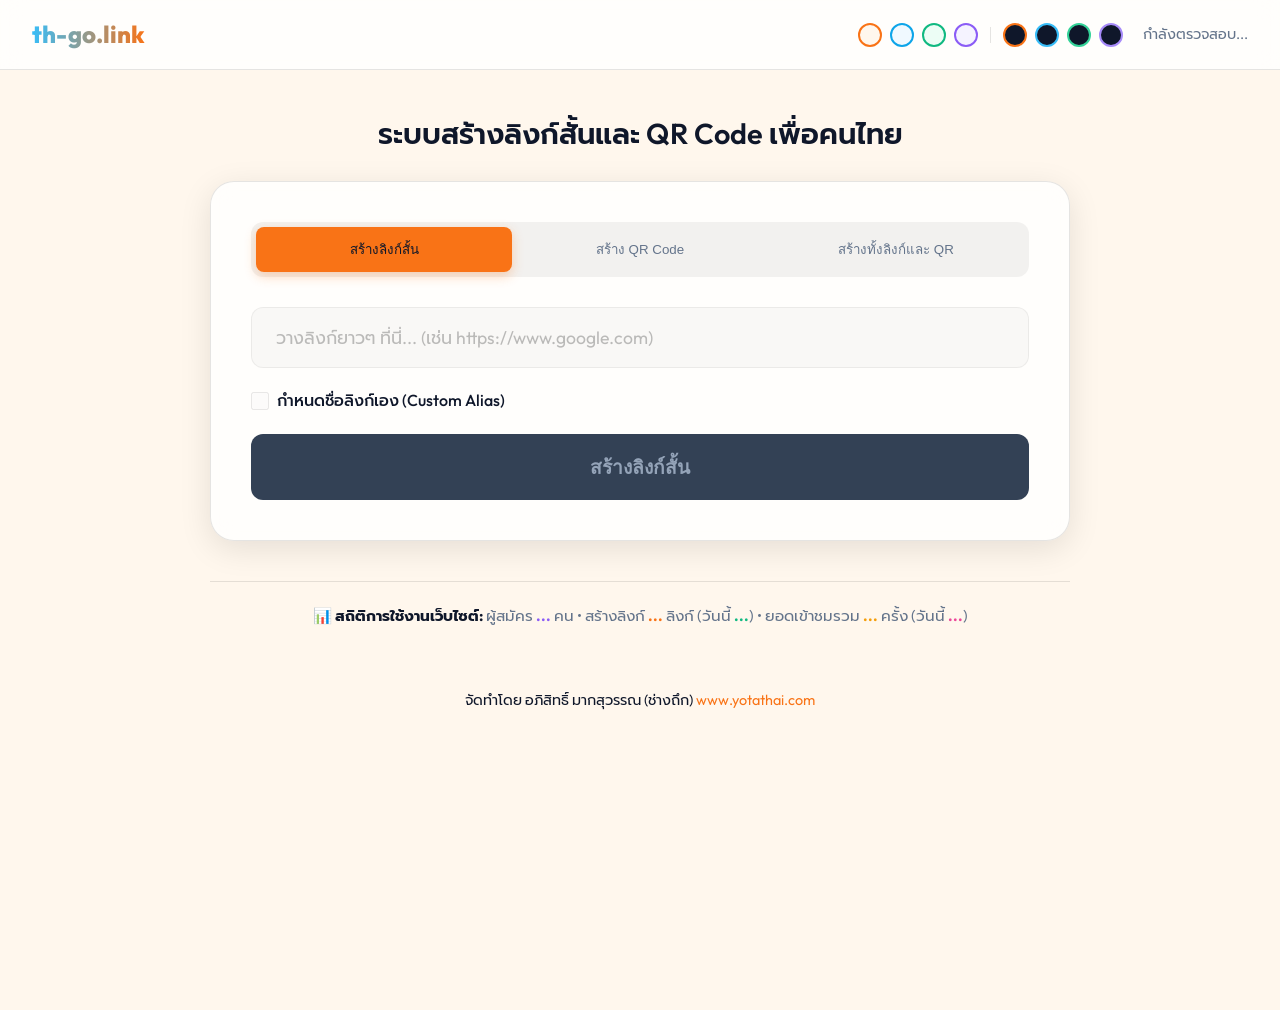
==== index.html @ 17962cd4 "Add Facebook Login" ====
<!DOCTYPE html>
<html lang="th">
<head>
    <meta charset="UTF-8">
    <meta name="viewport" content="width=device-width, initial-scale=1.0">
    <title>th-go.link - ย่อลิงก์ สร้าง QR Code สุดล้ำ</title>
    
    <!-- PWA Meta Tags -->
    <link rel="manifest" href="manifest.json">
    <meta name="theme-color" content="#f97316">
    <link rel="apple-touch-icon" href="icon-192.png">

    <!-- SEO & Meta Tags -->
    <meta name="description" content="ระบบย่อลิงก์และสร้างคิวอาร์โค้ด (QR Code) ที่ใช้งานง่ายที่สุดสำหรับคนไทย ปรับแต่งสีสันได้ มีระบบจัดเก็บประวัติการใช้งาน รองรับทุกแพลตฟอร์ม">
    <meta name="keywords" content="ย่อลิงก์, สร้างคิวอาร์โค้ด, th-go.link, url shortener, qr code generator, ลิงก์สั้น">
    <meta name="author" content="th-go.link">

    <!-- Open Graph / Facebook / Line -->
    <meta property="og:type" content="website">
    <meta property="og:url" content="https://th-go.link/">
    <meta property="og:title" content="th-go.link - ย่อลิงก์ สร้าง QR Code สุดล้ำ">
    <meta property="og:description" content="ระบบย่อลิงก์และสร้างคิวอาร์โค้ด (QR Code) ที่ใช้งานง่ายที่สุดสำหรับคนไทย ปรับแต่งสีสันได้ มีระบบจัดเก็บประวัติการใช้งาน รองรับทุกแพลตฟอร์ม">
    <meta property="og:image" content="https://th-go.link/og-image.jpg">

    <!-- Twitter -->
    <meta property="twitter:card" content="summary_large_image">
    <meta property="twitter:url" content="https://th-go.link/">
    <meta property="twitter:title" content="th-go.link - ย่อลิงก์ สร้าง QR Code สุดล้ำ">
    <meta property="twitter:description" content="ระบบย่อลิงก์และสร้างคิวอาร์โค้ด (QR Code) ที่ใช้งานง่ายที่สุดสำหรับคนไทย ปรับแต่งสีสันได้ มีระบบจัดเก็บประวัติการใช้งาน รองรับทุกแพลตฟอร์ม">
    <meta property="twitter:image" content="https://th-go.link/og-image.jpg">
    
    <!-- Canonical URL (Important for AI & SEO) -->
    <link rel="canonical" href="https://th-go.link/" />

    <!-- Structured Data (JSON-LD) for AI Search Engines -->
    <script type="application/ld+json">
    {
      "@context": "https://schema.org",
      "@type": "SoftwareApplication",
      "name": "th-go.link",
      "operatingSystem": "Any",
      "applicationCategory": "UtilitiesApplication",
      "description": "ระบบย่อลิงก์ (URL Shortener) และสร้างคิวอาร์โค้ด (QR Code Generator) ที่ใช้งานง่ายที่สุดสำหรับคนไทย",
      "offers": {
        "@type": "Offer",
        "price": "0",
        "priceCurrency": "THB"
      },
      "url": "https://th-go.link/"
    }
    </script>

    <!-- Favicon -->
    <link rel="icon" type="image/png" href="icon-192.png">
    
    <!-- Fonts -->
    <link href="https://fonts.googleapis.com/css2?family=Outfit:wght@300;400;500;600;700;800&display=swap" rel="stylesheet">
    <link href="https://fonts.googleapis.com/css2?family=Prompt:wght@300;400;500;600&display=swap" rel="stylesheet">
    <link rel="stylesheet" href="style.css?v=3">
</head>
<body>
    <!-- Navbar -->
    <nav class="navbar">
        <div class="logo">
            <span class="logo-text">th-go.link</span>
        </div>
        
        <div class="nav-right">
            <!-- Theme Color Picker -->
            <div class="theme-picker">
                <button class="theme-circle" data-theme="light-orange" style="background: #fff7ed; border: 2px solid #f97316;" title="สว่าง-ส้ม"></button>
                <button class="theme-circle" data-theme="light-blue" style="background: #f0f9ff; border: 2px solid #0ea5e9;" title="สว่าง-ฟ้า"></button>
                <button class="theme-circle" data-theme="light-green" style="background: #ecfdf5; border: 2px solid #10b981;" title="สว่าง-เขียว"></button>
                <button class="theme-circle" data-theme="light-purple" style="background: #f5f3ff; border: 2px solid #8b5cf6;" title="สว่าง-ม่วง"></button>
                <div style="width: 1px; height: 16px; background: var(--border); margin: 0 4px;"></div>
                <button class="theme-circle" data-theme="dark-orange" style="background: #0f172a; border: 2px solid #f97316;" title="มืด-ส้ม"></button>
                <button class="theme-circle" data-theme="dark-blue" style="background: #0f172a; border: 2px solid #38bdf8;" title="มืด-ฟ้า"></button>
                <button class="theme-circle" data-theme="dark-green" style="background: #0f172a; border: 2px solid #34d399;" title="มืด-เขียว"></button>
                <button class="theme-circle" data-theme="dark-purple" style="background: #0f172a; border: 2px solid #a78bfa;" title="มืด-ม่วง"></button>
            </div>
            
            <!-- Install App Button (Hidden by default, shown via JS if applicable) -->
            <button id="installAppBtn" class="btn-install hidden">
                <svg width="16" height="16" viewBox="0 0 24 24" fill="none" stroke="currentColor" stroke-width="2" stroke-linecap="round" stroke-linejoin="round"><path d="M21 15v4a2 2 0 0 1-2 2H5a2 2 0 0 1-2-2v-4"></path><polyline points="7 10 12 15 17 10"></polyline><line x1="12" y1="15" x2="12" y2="3"></line></svg>
                ติดตั้งแอป
            </button>

            <div class="nav-auth">
                <!-- Loading State -->
                <div id="authLoader" class="nav-loader">กำลังตรวจสอบ...</div>
                
                <!-- Not Logged In -->
                <div id="loginSection" class="hidden">
                    <button id="emailLoginBtn" class="btn-primary" style="padding: 10px 24px; font-size: 0.95rem; border-radius: 8px; font-weight: 500; display: flex; align-items: center; gap: 8px;">
                        เข้าสู่ระบบ <svg width="18" height="18" viewBox="0 0 24 24" fill="none" stroke="currentColor" stroke-width="2" stroke-linecap="round" stroke-linejoin="round"><path d="M15 3h4a2 2 0 0 1 2 2v14a2 2 0 0 1-2 2h-4"/><polyline points="10 17 15 12 10 7"/><line x1="15" y1="12" x2="3" y2="12"/></svg>
                    </button>
                </div>
                
                <!-- Logged In -->
                <div id="userProfile" class="user-profile hidden">
                    <img id="userAvatar" src="" alt="Avatar" class="avatar">
                    <div class="user-info">
                        <span id="userName" class="user-name"></span>
                        <div style="display: flex; gap: 8px;">
                            <a id="adminDashboardBtn" href="admin.html" class="btn-logout hidden" style="text-decoration: none; background: #fee2e2; color: #b91c1c; border-color: #fca5a5; font-weight: 500;">ระบบหลังบ้าน</a>
                            <button id="logoutBtn" class="btn-logout">ออกจากระบบ</button>
                        </div>
                    </div>
                </div>
            </div>
        </div>
    </nav>

    <!-- Main Content -->
    <main class="main-container">
        <!-- Header -->
        <div style="text-align: center; margin-bottom: 25px;">
            <h1 style="font-size: 1.8rem; color: var(--text-main); font-weight: 600; margin: 0;">ระบบสร้างลิงก์สั้นและ QR Code เพื่อคนไทย</h1>
        </div>
        <!-- The Warning (Now elegant overlay on input if not logged in) -->
        <div id="authRequiredBanner" class="glass-banner hidden">
            <div class="banner-icon">🔒</div>
            <div class="banner-text">กรุณาเข้าสู่ระบบด้านบนก่อนใช้งาน เพื่อความปลอดภัยระดับสูงสุด (Production Security)</div>
        </div>

        <!-- Dashboard Card -->
        <div class="dashboard-card">
            <!-- Segmented Control for Modes -->
            <div class="mode-selector">
                <button class="mode-btn active" data-mode="shortlink">สร้างลิงก์สั้น</button>
                <button class="mode-btn" data-mode="qrcode">สร้าง QR Code</button>
                <button class="mode-btn" data-mode="both">สร้างทั้งลิงก์และ QR</button>
            </div>

            <!-- Input Section -->
            <div class="input-group">
                <input type="text" id="longUrl" placeholder="วางลิงก์ยาวๆ ที่นี่... (เช่น https://www.google.com)" disabled>
            </div>

            <!-- Custom Alias -->
            <div class="input-group" id="aliasGroup">
                <label style="display: flex; align-items: center; gap: 8px; cursor: pointer; margin-bottom: 10px; color: var(--text-main);">
                    <input type="checkbox" id="enableCustomAlias" style="width: 18px; height: 18px; cursor: pointer;" disabled>
                    <span style="font-weight: 500;">กำหนดชื่อลิงก์เอง (Custom Alias)</span>
                </label>
                
                <div class="alias-wrapper hidden" id="aliasWrapper" style="display: flex; align-items: center; background: var(--input-bg); border-radius: 8px; border: 1px solid var(--border); overflow: hidden;">
                    <span class="alias-prefix">th-go.link/</span>
                    <input type="text" id="customAlias" placeholder="เช่น my-shop" disabled>
                </div>
                <div id="aliasHelper" class="hidden" style="font-size: 0.8rem; color: var(--text-muted); margin-top: 5px;">
                    *อนุญาตให้ใช้เฉพาะภาษาอังกฤษ ตัวเลข และขีดกลาง (-) ความยาวอย่างน้อย 4 ตัวอักษร
                </div>
            </div>

            <!-- QR Options (Hidden in Shortlink mode) -->
            <div class="qr-options-panel hidden" id="qrOptionsPanel">
                <h3 class="panel-title">ตกแต่ง QR Code</h3>
                <div class="qr-grid">
                    <div class="qr-control">
                        <label>สี QR Code</label>
                        <div class="color-picker-wrapper">
                            <input type="color" id="qrColor" value="#000000" disabled>
                        </div>
                        <div class="color-presets" id="qrColorPresets">
                            <div class="color-swatch" style="background-color: #000000;" data-color="#000000" title="ดำ"></div>
                            <div class="color-swatch" style="background-color: #1e3a8a;" data-color="#1e3a8a" title="น้ำเงินกรมท่า"></div>
                            <div class="color-swatch" style="background-color: #166534;" data-color="#166534" title="เขียวเข้ม"></div>
                            <div class="color-swatch" style="background-color: #991b1b;" data-color="#991b1b" title="แดงเข้ม"></div>
                            <div class="color-swatch" style="background-color: #9a3412;" data-color="#9a3412" title="ส้มอิฐ"></div>
                            <div class="color-swatch recent-swatch hidden" id="recentQrColor" title="สีที่ใช้ล่าสุด"></div>
                        </div>
                    </div>
                    <div class="qr-control">
                        <label>สีพื้นหลัง</label>
                        <div class="color-picker-wrapper">
                            <input type="color" id="qrBgColor" value="#ffffff" disabled>
                        </div>
                        <div class="color-presets" id="qrBgColorPresets">
                            <div class="color-swatch" style="background-color: #ffffff;" data-color="#ffffff" title="ขาว"></div>
                            <div class="color-swatch" style="background-color: #fef3c7;" data-color="#fef3c7" title="เหลืองอ่อน"></div>
                            <div class="color-swatch" style="background-color: #f3f4f6;" data-color="#f3f4f6" title="เทาอ่อน"></div>
                            <div class="color-swatch" style="background-color: #ecfdf5;" data-color="#ecfdf5" title="เขียวอ่อน"></div>
                            <div class="color-swatch" style="background-color: #eff6ff;" data-color="#eff6ff" title="ฟ้าอ่อน"></div>
                            <div class="color-swatch recent-swatch hidden" id="recentQrBgColor" title="สีที่ใช้ล่าสุด"></div>
                        </div>
                    </div>
                    <div class="qr-control file-upload-wrapper">
                        <label>โลโก้ตรงกลาง (ถ้ามี)</label>
                        <input type="file" id="qrLogo" accept="image/*" disabled class="file-input" style="margin-bottom: 8px;">
                        
                        <!-- Saved Logos Gallery -->
                        <div id="savedLogosGallery" class="logo-gallery hidden"></div>
                        
                        <!-- Logo Preview -->
                        <div id="logoPreviewContainer" class="hidden" style="margin-top: 10px; position: relative; display: inline-block;">
                            <img id="logoPreview" src="" alt="Preview" style="max-width: 60px; max-height: 60px; border-radius: 8px; border: 1px solid var(--border); background: white; object-fit: contain;">
                            <button id="removeLogoBtn" title="ยกเลิกการเลือกโลโก้" style="position: absolute; top: -8px; right: -8px; background: #ef4444; color: white; border: none; border-radius: 50%; width: 22px; height: 22px; font-size: 12px; font-weight: bold; cursor: pointer; display: flex; align-items: center; justify-content: center; box-shadow: 0 2px 5px rgba(0,0,0,0.2);">✕</button>
                        </div>
                    </div>
                </div>
                <!-- QR Text Label Option -->
                <div class="input-group" style="margin-top: 15px;">
                    <label style="display: flex; align-items: center; gap: 8px; margin-bottom: 5px; color: var(--text-main); font-weight: 500; cursor: pointer;">
                        <input type="checkbox" id="enableQrTextLabel" style="width: 18px; height: 18px;" disabled>
                        เพิ่มข้อความใต้ QR Code (ตัวเลือกเสริม)
                    </label>
                    <div id="qrTextLabelWrapper" class="hidden">
                        <input type="text" id="qrTextLabel" placeholder="เช่น เลขที่หนังสือ (ไม่เกิน 30 ตัวอักษร)" maxlength="30" disabled style="margin-top: 8px;">
                    </div>
                </div>
            </div>

            <!-- Action Button -->
            <button id="generateBtn" class="btn-generate" disabled>สร้างลิงก์สั้น</button>
        </div>

        <!-- Output Section -->
        <div id="resultContainer" class="result-card hidden">
            <h2 class="result-title">ผลลัพธ์ของคุณพร้อมแล้ว! 🎉</h2>
            <div class="result-grid">
                <!-- Shortlink Result -->
                <div id="shortlinkResult" class="result-item">
                    <h3>ลิงก์ย่อของคุณ</h3>
                    <div class="copy-box">
                        <a href="#" id="finalShortlink" target="_blank" class="shortlink-text"></a>
                        <button id="copyBtn" class="btn-copy">คัดลอก</button>
                    </div>
                </div>
                <!-- QR Result -->
                <div id="qrResult" class="result-item">
                    <h3>QR Code</h3>
                    <div class="qr-canvas-wrapper">
                        <canvas id="qrCanvas"></canvas>
                    </div>
                    <button id="downloadQrBtn" class="btn-download">ดาวน์โหลด QR Code</button>
                </div>
            </div>
        </div>

        <!-- History Section -->
        <section class="history-section hidden" id="historySection">
            <div style="display: flex; justify-content: space-between; align-items: center; margin-bottom: 20px; flex-wrap: wrap; gap: 10px;">
                <h2 class="section-title" style="margin-bottom: 0;">ประวัติการใช้งาน</h2>
                <button id="toggleHistoryBtn" style="background: transparent; border: 1px solid var(--primary); color: var(--primary); padding: 8px 16px; border-radius: 8px; cursor: pointer; font-size: 0.9rem; font-weight: 600; display: inline-flex; align-items: center; gap: 8px; transition: all 0.3s;">
                    <svg width="18" height="18" viewBox="0 0 24 24" fill="none" stroke="currentColor" stroke-width="2" stroke-linecap="round" stroke-linejoin="round"><path d="M12 5v14M5 12h14"/></svg>
                    แสดงประวัติ
                </button>
            </div>
            <div id="historyContentContainer" class="hidden">
                <div class="table-responsive">
                    <table class="history-table">
                    <thead>
                        <tr>
                            <th>ชื่อลิงก์</th>
                            <th>ลิงก์ยาว</th>
                            <th>โหมด</th>
                            <th>คลิก</th>
                            <th>วันที่สร้าง</th>
                            <th>จัดการ</th>
                        </tr>
                    </thead>
                    <tbody id="historyList">
                        <!-- History rows will go here -->
                    </tbody>
                </table>
            </div>
            </div>
        </section>

        <!-- Global Website Stats -->
        <section class="global-stats-section" style="margin-top: 40px; text-align: center; border-top: 1px solid var(--border); padding-top: 20px;">
            <p style="color: var(--text-muted); font-size: 0.95rem; line-height: 1.8; margin: 0;">
                <strong style="color: var(--text-main);">📊 สถิติการใช้งานเว็บไซต์:</strong> 
                ผู้สมัคร <strong id="globalStatTotalUsers" style="color: #8b5cf6;">...</strong> คน • 
                สร้างลิงก์ <strong id="globalStatTotalLinks" style="color: var(--primary);">...</strong> ลิงก์ (วันนี้ <strong id="globalStatTodayLinks" style="color: #10b981;">...</strong>) • 
                ยอดเข้าชมรวม <strong id="globalStatTotalClicks" style="color: #f59e0b;">...</strong> ครั้ง (วันนี้ <strong id="globalStatTodayClicks" style="color: #ec4899;">...</strong>)
            </p>
        </section>
    </main>

    <!-- iOS Install Instructions Modal -->
    <div id="iosInstallModal" class="modal hidden">
        <div class="modal-content" style="max-width: 400px; text-align: center;">
            <h3 style="margin-bottom: 15px; color: var(--text-main);">ติดตั้งแอปลง iPhone/iPad</h3>
            <p style="margin-bottom: 20px; color: var(--text-muted); font-size: 0.95rem;">
                ระบบของ Apple ไม่อนุญาตให้ติดตั้งอัตโนมัติ กรุณาทำตาม 2 ขั้นตอนนี้:
            </p>
            <ol style="text-align: left; margin-bottom: 20px; color: var(--text-main); font-size: 0.95rem; line-height: 1.6;">
                <li>แตะที่ไอคอน <b>แชร์ (Share)</b> <svg style="vertical-align: middle; margin: 0 5px;" width="18" height="18" viewBox="0 0 24 24" fill="none" stroke="currentColor" stroke-width="2" stroke-linecap="round" stroke-linejoin="round"><rect x="3" y="15" width="18" height="6" rx="2" ry="2"></rect><path d="M12 15V3m0 0 4 4m-4-4-4 4"></path></svg> ตรงขอบจอด้านล่าง (หรือมุมขวาบนใน iPad)</li>
                <li style="margin-top: 10px;">เลื่อนลงมาแล้วเลือก <b>"เพิ่มไปยังหน้าจอโฮม" (Add to Home Screen)</b> <svg style="vertical-align: middle; margin: 0 5px;" width="18" height="18" viewBox="0 0 24 24" fill="none" stroke="currentColor" stroke-width="2" stroke-linecap="round" stroke-linejoin="round"><rect x="3" y="3" width="18" height="18" rx="2" ry="2"></rect><line x1="12" y1="8" x2="12" y2="16"></line><line x1="8" y1="12" x2="16" y2="12"></line></svg></li>
            </ol>
            <p style="color: #ef4444; font-size: 0.85rem; margin-bottom: 20px; background: rgba(239, 68, 68, 0.1); padding: 10px; border-radius: 8px;">*หมายเหตุ: ต้องเปิดเว็บนี้ผ่านเบราว์เซอร์ <b>Safari</b> เท่านั้น</p>
            <button id="closeIosModalBtn" class="btn-primary" style="width: 100%;">เข้าใจแล้ว</button>
        </div>
    </div>

    <!-- Email Auth Modal -->
    <div id="emailAuthModal" class="modal hidden">
        <div class="modal-content" style="max-width: 400px; text-align: center;">
            <h3 style="margin-bottom: 25px; color: var(--text-main); font-size: 1.4rem;">เข้าสู่ระบบ / สมัครสมาชิก</h3>
            
            <button id="loginBtn" class="btn-login" style="width: 100%; margin-bottom: 10px; justify-content: center;">
                <span class="btn-text" style="margin-right: 8px;">ดำเนินการต่อด้วย Google</span>
                <img src="https://www.gstatic.com/firebasejs/ui/2.0.0/images/auth/google.svg" alt="Google">
            </button>
            
            <button id="fbLoginBtn" class="btn-login" style="width: 100%; margin-bottom: 20px; justify-content: center; background: #1877F2; color: white; border: none;">
                <span class="btn-text" style="margin-right: 8px;">ดำเนินการต่อด้วย Facebook</span>
                <svg width="18" height="18" viewBox="0 0 24 24" fill="white" stroke="none"><path d="M24 12.073c0-6.627-5.373-12-12-12s-12 5.373-12 12c0 5.99 4.388 10.954 10.125 11.854v-8.385H7.078v-3.469h3.047V9.43c0-3.007 1.792-4.669 4.533-4.669 1.312 0 2.686.235 2.686.235v2.953H15.83c-1.491 0-1.956.925-1.956 1.874v2.25h3.328l-.532 3.469h-2.796v8.385C19.612 23.027 24 18.062 24 12.073z"/></svg>
            </button>
            
            <div style="display: flex; align-items: center; margin-bottom: 20px;">
                <hr style="flex: 1; border: 0; border-top: 1px solid var(--border);">
                <span style="padding: 0 15px; color: var(--text-muted); font-size: 0.85rem;">หรือใช้อีเมล</span>
                <hr style="flex: 1; border: 0; border-top: 1px solid var(--border);">
            </div>

            <div style="text-align: left; margin-bottom: 15px;">
                <label style="display: block; margin-bottom: 5px; color: var(--text-main); font-weight: 500;">อีเมล</label>
                <input type="email" id="authEmail" placeholder="name@company.com" style="width: 100%; padding: 12px; border: 1px solid var(--border); border-radius: 8px; font-family: 'Prompt', sans-serif; font-size: 1rem; background: var(--input-bg); color: var(--text-main);">
            </div>
            <div style="text-align: left; margin-bottom: 20px;">
                <label style="display: block; margin-bottom: 5px; color: var(--text-main); font-weight: 500;">รหัสผ่าน</label>
                <input type="password" id="authPassword" placeholder="อย่างน้อย 6 ตัวอักษร" style="width: 100%; padding: 12px; border: 1px solid var(--border); border-radius: 8px; font-family: 'Prompt', sans-serif; font-size: 1rem; background: var(--input-bg); color: var(--text-main);">
            </div>
            <div style="display: flex; gap: 10px;">
                <button id="submitLoginBtn" class="btn-primary" style="flex: 1;">เข้าสู่ระบบ</button>
                <button id="submitRegisterBtn" class="btn-primary" style="flex: 1; background: #10b981; border-color: #10b981;">สมัครใหม่</button>
            </div>
            <button id="closeEmailAuthModal" style="margin-top: 15px; background: transparent; border: none; color: var(--text-muted); cursor: pointer; text-decoration: underline; font-family: 'Prompt', sans-serif;">ปิดหน้าต่าง</button>
        </div>
    </div>

    <!-- Footer -->
    <footer style="text-align: center; padding: 20px; color: var(--text-light); font-size: 0.9rem; margin-top: 20px;">
        จัดทำโดย อภิสิทธิ์ มากสุวรรณ (ช่างถึก) <a href="https://www.yotathai.com" target="_blank" style="color: var(--primary); text-decoration: none;">www.yotathai.com</a>
    </footer>

    <!-- Scripts -->
    <script src="https://cdn.jsdelivr.net/npm/qrcode/build/qrcode.min.js"></script>
    <script type="module" src="script.js?v=5"></script>
    
    <!-- Register Service Worker for PWA -->
    <script>
      if ('serviceWorker' in navigator) {
        window.addEventListener('load', () => {
          navigator.serviceWorker.register('/sw.js')
            .then(registration => {
              console.log('ServiceWorker registration successful');
            })
            .catch(err => {
              console.log('ServiceWorker registration failed: ', err);
            });
        });
      }
    </script>
</body>
</html>
---- style.css ----
:root {
    --primary: #f97316;
    --primary-dark: #ea580c;
    --primary-light: #fdba74;
    --bg-color: #fff7ed;
    --card-bg: rgba(255, 255, 255, 0.8);
    --text-main: #0f172a;
    --text-muted: #64748b;
    --border: rgba(0, 0, 0, 0.1);
    --input-bg: rgba(0, 0, 0, 0.05);
    --glass-shadow: 0 8px 32px 0 rgba(0, 0, 0, 0.1);
    --glass-blur: blur(12px);
    --nav-height: 70px;
}

[data-theme="light-orange"] { --primary: #f97316; --primary-dark: #ea580c; --bg-color: #fff7ed; --card-bg: rgba(255,255,255,0.9); --text-main: #0f172a; --text-muted: #64748b; --border: rgba(0,0,0,0.1); --input-bg: rgba(0,0,0,0.05); --glass-shadow: 0 8px 32px 0 rgba(0,0,0,0.1); }
[data-theme="light-blue"] { --primary: #0ea5e9; --primary-dark: #0284c7; --bg-color: #f0f9ff; --card-bg: rgba(255,255,255,0.9); --text-main: #0f172a; --text-muted: #64748b; --border: rgba(0,0,0,0.1); --input-bg: rgba(0,0,0,0.05); --glass-shadow: 0 8px 32px 0 rgba(0,0,0,0.1); }
[data-theme="light-green"] { --primary: #10b981; --primary-dark: #059669; --bg-color: #ecfdf5; --card-bg: rgba(255,255,255,0.9); --text-main: #0f172a; --text-muted: #64748b; --border: rgba(0,0,0,0.1); --input-bg: rgba(0,0,0,0.05); --glass-shadow: 0 8px 32px 0 rgba(0,0,0,0.1); }
[data-theme="light-purple"] { --primary: #8b5cf6; --primary-dark: #7c3aed; --bg-color: #f5f3ff; --card-bg: rgba(255,255,255,0.9); --text-main: #0f172a; --text-muted: #64748b; --border: rgba(0,0,0,0.1); --input-bg: rgba(0,0,0,0.05); --glass-shadow: 0 8px 32px 0 rgba(0,0,0,0.1); }

[data-theme="dark-orange"] { --primary: #f97316; --primary-dark: #ea580c; --bg-color: #0f172a; --card-bg: rgba(30,41,59,0.8); --text-main: #f8fafc; --text-muted: #94a3b8; --border: rgba(255,255,255,0.1); --input-bg: rgba(0,0,0,0.2); --glass-shadow: 0 8px 32px 0 rgba(0,0,0,0.37); }
[data-theme="dark-blue"] { --primary: #38bdf8; --primary-dark: #0ea5e9; --bg-color: #0f172a; --card-bg: rgba(30,41,59,0.8); --text-main: #f8fafc; --text-muted: #94a3b8; --border: rgba(255,255,255,0.1); --input-bg: rgba(0,0,0,0.2); --glass-shadow: 0 8px 32px 0 rgba(0,0,0,0.37); }
[data-theme="dark-green"] { --primary: #34d399; --primary-dark: #10b981; --bg-color: #0f172a; --card-bg: rgba(30,41,59,0.8); --text-main: #f8fafc; --text-muted: #94a3b8; --border: rgba(255,255,255,0.1); --input-bg: rgba(0,0,0,0.2); --glass-shadow: 0 8px 32px 0 rgba(0,0,0,0.37); }
[data-theme="dark-purple"] { --primary: #a78bfa; --primary-dark: #8b5cf6; --bg-color: #0f172a; --card-bg: rgba(30,41,59,0.8); --text-main: #f8fafc; --text-muted: #94a3b8; --border: rgba(255,255,255,0.1); --input-bg: rgba(0,0,0,0.2); --glass-shadow: 0 8px 32px 0 rgba(0,0,0,0.37); }

.theme-circle {
    width: 24px;
    height: 24px;
    border-radius: 50%;
    cursor: pointer;
    transition: transform 0.2s, box-shadow 0.2s;
}
.theme-circle:hover {
    transform: scale(1.2);
    box-shadow: 0 0 8px rgba(0,0,0,0.2);
}


* {
    box-sizing: border-box;
    margin: 0;
    padding: 0;
}

body {
    font-family: 'Outfit', 'Prompt', sans-serif;
    background-color: var(--bg-color);
    color: var(--text-main);
    line-height: 1.6;
    min-height: 100vh;
    overflow-x: hidden;
}

/* Typography */
h1, h2, h3 {
    font-weight: 600;
}

/* Navbar */
.navbar {
    position: fixed;
    top: 0;
    left: 0;
    width: 100%;
    height: var(--nav-height);
    background: var(--card-bg);
    backdrop-filter: var(--glass-blur);
    -webkit-backdrop-filter: var(--glass-blur);
    border-bottom: 1px solid var(--border);
    display: flex;
    justify-content: space-between;
    align-items: center;
    padding: 0 2rem;
    z-index: 1000;
}

.logo-text {
    font-size: 1.5rem;
    font-weight: 800;
    background: linear-gradient(90deg, #38bdf8, var(--primary));
    -webkit-background-clip: text;
    -webkit-text-fill-color: transparent;
}

.nav-right {
    display: flex;
    align-items: center;
    gap: 20px;
}

.theme-picker {
    display: flex;
    align-items: center;
    gap: 8px;
}

/* Auth Section */
.nav-auth {
    display: flex;
    align-items: center;
}

.nav-loader {
    color: var(--text-muted);
    font-size: 0.9rem;
}

.btn-login {
    display: flex;
    align-items: center;
    gap: 8px;
    background: white;
    color: #333;
    border: none;
    padding: 8px 16px;
    border-radius: 50px;
    font-weight: 600;
    cursor: pointer;
    transition: transform 0.2s, box-shadow 0.2s;
}

.btn-login img {
    width: 20px;
    height: 20px;
}

.btn-login:hover {
    transform: translateY(-2px);
    box-shadow: 0 4px 12px rgba(255, 255, 255, 0.2);
}

.user-profile {
    display: flex;
    align-items: center;
    gap: 12px;
}

.avatar {
    width: 40px;
    height: 40px;
    border-radius: 50%;
    border: 2px solid var(--primary);
}

.user-info {
    display: flex;
    flex-direction: column;
}

.user-name {
    font-size: 0.9rem;
    font-weight: 600;
}

.btn-logout {
    background: transparent;
    border: none;
    color: var(--text-muted);
    font-size: 0.8rem;
    text-align: left;
    cursor: pointer;
    transition: color 0.2s;
}

.btn-logout:hover {
    color: #ef4444;
}

/* Main Container */
.main-container {
    max-width: 900px;
    margin: calc(var(--nav-height) + 40px) auto 40px;
    padding: 0 20px;
    position: relative;
    z-index: 10;
}

/* Glass Banner (Security Warning) */
.glass-banner {
    background: rgba(239, 68, 68, 0.1);
    border: 1px solid rgba(239, 68, 68, 0.2);
    backdrop-filter: var(--glass-blur);
    -webkit-backdrop-filter: var(--glass-blur);
    padding: 15px 20px;
    border-radius: 12px;
    display: flex;
    align-items: center;
    gap: 15px;
    margin-bottom: 20px;
    animation: pulseBorder 2s infinite;
}

.banner-icon {
    font-size: 1.5rem;
}

.banner-text {
    font-size: 0.95rem;
    color: var(--text-main);
}

/* Dashboard Card */
.dashboard-card {
    background: var(--card-bg);
    backdrop-filter: var(--glass-blur);
    -webkit-backdrop-filter: var(--glass-blur);
    border: 1px solid var(--border);
    border-radius: 24px;
    padding: 40px;
    box-shadow: var(--glass-shadow);
    margin-bottom: 30px;
}

/* Segmented Controls */
.mode-selector {
    display: flex;
    background: var(--input-bg);
    border-radius: 12px;
    padding: 5px;
    margin-bottom: 30px;
}

.mode-btn {
    flex: 1;
    background: transparent;
    border: none;
    color: var(--text-muted);
    padding: 12px;
    border-radius: 8px;
    font-weight: 500;
    cursor: pointer;
    transition: all 0.3s ease;
}

.mode-btn:hover:not(:disabled) {
    color: var(--text-main);
}

.mode-btn.active {
    background: var(--primary);
    color: var(--text-main);
    box-shadow: 0 4px 12px rgba(249, 115, 22, 0.3);
}

.mode-btn:disabled {
    opacity: 0.5;
    cursor: not-allowed;
}

/* Inputs */
.input-group {
    margin-bottom: 20px;
}

input[type="url"],
input[type="text"] {
    width: 100%;
    padding: 18px 24px;
    background: var(--input-bg);
    border: 1px solid var(--border);
    border-radius: 12px;
    color: var(--text-main);
    font-size: 1.1rem;
    font-family: inherit;
    transition: all 0.3s ease;
}

input:focus {
    outline: none;
    border-color: var(--primary);
    box-shadow: 0 0 0 4px rgba(249, 115, 22, 0.1);
}

input:disabled {
    opacity: 0.5;
    cursor: not-allowed;
}

/* Alias Wrapper */
.alias-wrapper {
    display: flex;
    align-items: center;
    background: var(--input-bg);
    border: 1px solid var(--border);
    border-radius: 12px;
    overflow: hidden;
    transition: all 0.3s ease;
}

.alias-wrapper:focus-within {
    border-color: var(--primary);
    box-shadow: 0 0 0 4px rgba(249, 115, 22, 0.1);
}

.alias-prefix {
    padding: 18px 0 18px 24px;
    color: var(--text-muted);
    font-size: 1.1rem;
    white-space: nowrap;
    flex-shrink: 0;
}

.alias-wrapper input {
    background: transparent;
    border: none;
    border-radius: 0;
}
.alias-wrapper input:focus {
    box-shadow: none;
}

/* QR Options Panel */
.qr-options-panel {
    background: var(--input-bg);
    border-radius: 16px;
    padding: 24px;
    margin-bottom: 30px;
    border: 1px solid rgba(255, 255, 255, 0.05);
}

.panel-title {
    font-size: 1rem;
    color: var(--text-muted);
    margin-bottom: 15px;
    text-transform: uppercase;
    letter-spacing: 1px;
}

.qr-grid {
    display: grid;
    grid-template-columns: repeat(auto-fit, minmax(150px, 1fr));
    gap: 20px;
}

.qr-control label {
    display: block;
    font-size: 0.9rem;
    margin-bottom: 8px;
    color: var(--text-muted);
}

.color-picker-wrapper {
    position: relative;
    width: 100%;
    height: 45px;
    border-radius: 8px;
    overflow: hidden;
    border: 1px solid var(--border);
}

input[type="color"] {
    position: absolute;
    top: -10px;
    left: -10px;
    width: calc(100% + 20px);
    height: calc(100% + 20px);
    cursor: pointer;
    border: none;
}

.file-input {
    width: 100%;
    padding: 10px;
    font-size: 0.8rem;
    background: transparent;
    border: 1px dashed var(--border);
    border-radius: 8px;
    cursor: pointer;
}

/* Generate Button */
.btn-generate {
    width: 100%;
    padding: 18px;
    background: linear-gradient(135deg, var(--primary), var(--primary-dark));
    color: var(--text-main);
    border: none;
    border-radius: 12px;
    font-size: 1.2rem;
    font-weight: 600;
    cursor: pointer;
    transition: all 0.3s ease;
}

.btn-generate:hover:not(:disabled) {
    transform: translateY(-2px);
    box-shadow: 0 8px 24px rgba(249, 115, 22, 0.4);
}

.btn-generate:disabled {
    background: #334155;
    color: #94a3b8;
    cursor: not-allowed;
}

/* Result Section */
.result-card {
    background: var(--card-bg);
    border: 1px solid var(--primary-light);
    border-radius: 24px;
    padding: 40px;
    margin-bottom: 30px;
    box-shadow: 0 0 30px rgba(249, 115, 22, 0.15);
    animation: slideUp 0.5s ease;
}

.result-title {
    text-align: center;
    color: var(--primary-light);
    margin-bottom: 30px;
}

.result-grid {
    display: flex;
    flex-wrap: wrap;
    justify-content: center;
    gap: 30px;
}

@media(min-width: 768px) {
    /* Removed grid-template-columns as we now use flex */
}

.result-item {
    flex: 1 1 300px;
    max-width: 500px;
    background: var(--input-bg);
    padding: 24px;
    border-radius: 16px;
    text-align: center;
}

.result-item h3 {
    margin-bottom: 15px;
    color: var(--text-muted);
}

.copy-box {
    display: flex;
    flex-direction: column;
    gap: 10px;
}

.shortlink-text {
    font-size: 1.25rem;
    font-weight: 700;
    color: var(--primary);
    text-decoration: none;
    word-break: break-all;
    padding: 15px;
    background: rgba(249, 115, 22, 0.1);
    border: 2px dashed var(--primary);
    border-radius: 8px;
    transition: all 0.3s;
}

.shortlink-text:hover {
    background: rgba(249, 115, 22, 0.2);
}

.btn-copy, .btn-download {
    padding: 12px;
    background: white;
    color: black;
    border: none;
    border-radius: 8px;
    font-weight: 600;
    cursor: pointer;
    transition: background 0.3s;
}

.btn-copy:hover, .btn-download:hover {
    background: #e2e8f0;
}

.qr-canvas-wrapper {
    background: white;
    padding: 20px;
    border-radius: 16px;
    display: inline-block;
    margin-bottom: 15px;
}

/* History Section */
.history-section {
    background: var(--card-bg);
    backdrop-filter: var(--glass-blur);
    -webkit-backdrop-filter: var(--glass-blur);
    border: 1px solid var(--border);
    border-radius: 24px;
    padding: 40px;
    box-shadow: var(--glass-shadow);
}

.table-responsive {
    overflow-x: auto;
}

.history-table {
    width: 100%;
    border-collapse: collapse;
    margin-top: 20px;
}

.history-table th, .history-table td {
    padding: 16px;
    text-align: left;
    border-bottom: 1px solid var(--border);
}

.history-table th {
    color: var(--text-muted);
    font-weight: 500;
    text-transform: uppercase;
    font-size: 0.85rem;
    letter-spacing: 1px;
}

.history-table tr:hover td {
    background: rgba(255, 255, 255, 0.02);
}

.history-table a {
    color: #38bdf8;
    text-decoration: none;
}

.history-table a:hover {
    text-decoration: underline;
}

.badge {
    padding: 4px 8px;
    border-radius: 4px;
    font-size: 0.75rem;
    font-weight: 600;
}

.badge-both { background: rgba(249, 115, 22, 0.2); color: #fdba74; }
.badge-shortlink { background: rgba(56, 189, 248, 0.2); color: #7dd3fc; }
.badge-qrcode { background: rgba(167, 139, 250, 0.2); color: #c4b5fd; }

/* Utilities & Animations */
.hidden {
    display: none !important;
}

@keyframes pulseBorder {
    0% { box-shadow: 0 0 0 0 rgba(239, 68, 68, 0.4); }
    70% { box-shadow: 0 0 0 10px rgba(239, 68, 68, 0); }
    100% { box-shadow: 0 0 0 0 rgba(239, 68, 68, 0); }
}

@keyframes fadeInUp {
    from { opacity: 0; transform: translateY(20px); }
    to { opacity: 1; transform: translateY(0); }
}

@keyframes slideUp {
    from { opacity: 0; transform: translateY(40px); }
    to { opacity: 1; transform: translateY(0); }
}

/* =========================================
   Responsive Design (Tablets & Mobile)
   ========================================= */

@media (max-width: 992px) {
    .main-container {
        max-width: 95%;
    }
}

@media (max-width: 768px) {
    .navbar {
        flex-wrap: wrap;
        padding: 10px 1rem;
        height: auto;
        min-height: var(--nav-height);
        gap: 10px;
    }
    
    .logo-text {
        font-size: 1.2rem;
    }
    
    .nav-right {
        display: contents;
    }

    .nav-auth {
        order: 2;
    }

    .theme-picker {
        order: 3;
        width: 100%;
        justify-content: center;
        overflow-x: auto;
        padding-bottom: 5px;
    }
    
    .theme-selector {
        display: flex;
        flex-wrap: wrap;
        gap: 4px !important;
        justify-content: center;
    }

    .user-profile {
        gap: 8px;
    }
    
    .user-name {
        display: none; /* Hide name to save space */
    }
    
    .btn-logout {
        text-align: right;
    }
    
    .main-container {
        margin-top: 130px; /* Increase margin since navbar is now taller on mobile */
    }
    
    .dashboard-card {
        padding: 20px;
    }
    
    .mode-selector {
        flex-direction: column;
    }
    
    .alias-wrapper {
        flex-direction: column;
        align-items: stretch;
    }
    
    .alias-prefix {
        padding: 12px;
        font-size: 1rem;
        background: rgba(0,0,0,0.02);
        border-bottom: 1px solid var(--border);
        text-align: center;
    }
    
    .alias-wrapper input {
        padding: 12px;
        text-align: center;
    }
    
    input[type="url"],
    input[type="text"] {
        padding: 12px 16px;
        font-size: 1rem;
    }
    
    .qr-options-panel {
        padding: 15px;
    }
    
    .qr-grid {
        grid-template-columns: 1fr;
    }
    
    .btn-generate {
        padding: 15px;
        font-size: 1.1rem;
    }
    
    .result-card {
        padding: 20px;
    }
    
    .history-section {
        padding: 20px;
    }
    
    .history-table th, .history-table td {
        padding: 10px 8px;
        font-size: 0.8rem;
    }
    
    .badge {
        font-size: 0.7rem;
        padding: 3px 6px;
    }
    
    /* Make table scrollable but hide some columns if too narrow? 
       Using table-responsive allows scrolling which is good. */
}

@media (max-width: 480px) {
    .btn-login {
        padding: 8px 12px;
        font-size: 0.85rem;
    }
    
    .btn-login img {
        width: 16px;
        height: 16px;
    }
}


/* Logo Gallery */
.logo-gallery {
    display: flex;
    flex-wrap: wrap;
    gap: 10px;
    margin-top: 10px;
    margin-bottom: 10px;
}
.logo-thumbnail-wrapper {
    position: relative;
    display: inline-block;
}
.logo-thumbnail {
    width: 50px;
    height: 50px;
    object-fit: contain;
    border-radius: 8px;
    border: 2px solid transparent;
    background: white;
    cursor: pointer;
    box-shadow: 0 1px 3px rgba(0,0,0,0.1);
    transition: all 0.2s;
}
.logo-thumbnail:hover {
    transform: scale(1.05);
}
.logo-thumbnail.selected {
    border-color: var(--primary);
    box-shadow: 0 0 0 2px rgba(249, 115, 22, 0.2);
}
.logo-delete-btn {
    position: absolute;
    top: -6px;
    right: -6px;
    background: #ef4444;
    color: white;
    border: none;
    border-radius: 50%;
    width: 18px;
    height: 18px;
    font-size: 10px;
    font-weight: bold;
    cursor: pointer;
    display: flex;
    align-items: center;
    justify-content: center;
    box-shadow: 0 1px 3px rgba(0,0,0,0.2);
    opacity: 0;
    transition: opacity 0.2s;
}
.logo-thumbnail-wrapper:hover .logo-delete-btn {
    opacity: 1;
}

/* PWA Install Button */
.btn-install {
    display: flex;
    align-items: center;
    gap: 8px;
    background: var(--primary);
    color: white;
    border: none;
    padding: 8px 16px;
    border-radius: 8px;
    font-size: 0.9rem;
    font-weight: 600;
    cursor: pointer;
    box-shadow: 0 4px 12px rgba(249, 115, 22, 0.3);
    transition: all 0.3s;
    margin-left: 15px;
}
.btn-install:hover {
    background: var(--primary-dark);
    transform: translateY(-2px);
}

/* Modal Styling */
.modal {
    position: fixed;
    top: 0; left: 0; right: 0; bottom: 0;
    background: rgba(0,0,0,0.6);
    backdrop-filter: blur(5px);
    display: flex;
    align-items: center;
    justify-content: center;
    z-index: 9999;
    padding: 20px;
    opacity: 1;
    transition: opacity 0.3s ease;
}
.modal.hidden {
    display: none;
    opacity: 0;
}
.modal-content {
    background: var(--card-bg);
    border: 1px solid var(--border);
    padding: 30px;
    border-radius: 20px;
    box-shadow: var(--glass-shadow);
    max-width: 500px;
    width: 100%;
}

/* Color Presets */
.color-presets {
    display: flex;
    gap: 8px;
    margin-top: 10px;
    align-items: center;
}
.color-swatch {
    width: 24px;
    height: 24px;
    border-radius: 50%;
    cursor: pointer;
    border: 2px solid rgba(0,0,0,0.1);
    box-shadow: 0 1px 3px rgba(0,0,0,0.2);
    transition: transform 0.2s, border-color 0.2s;
}
[data-theme^="dark"] .color-swatch {
    border: 2px solid rgba(255,255,255,0.2);
}
.color-swatch:hover {
    transform: scale(1.15);
}
.color-swatch.active {
    border-color: var(--primary) !important;
    transform: scale(1.1);
}
.recent-swatch {
    border-style: dashed !important;
    position: relative;
    margin-left: 8px;
}
.recent-swatch::before {
    content: '';
    position: absolute;
    left: -8px;
    top: 50%;
    transform: translateY(-50%);
    width: 1px;
    height: 16px;
    background: var(--border);
}
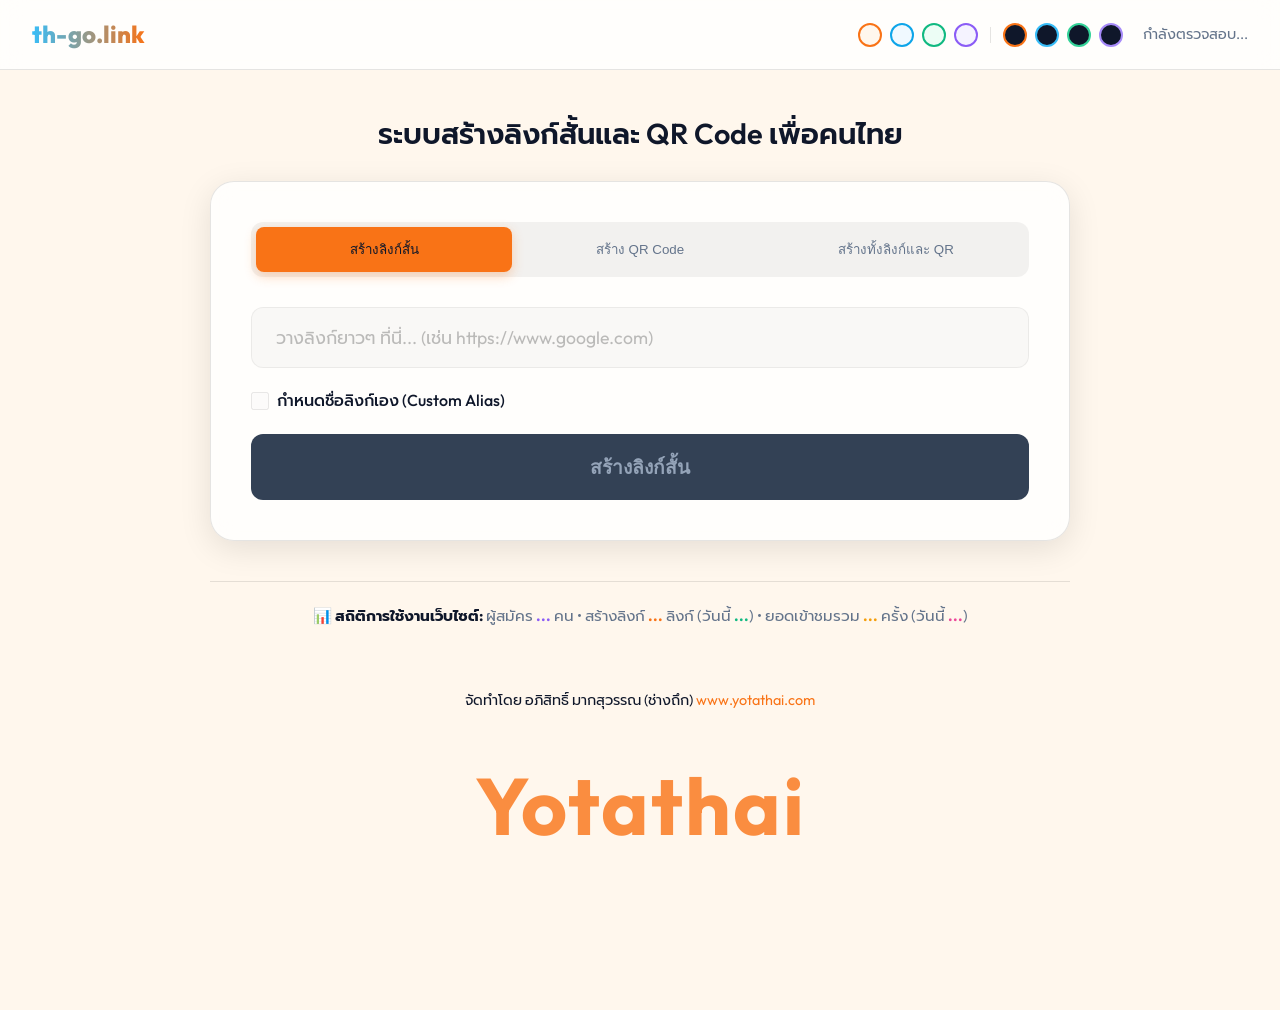
==== commit c8968c5a: "Add large Yotathai text at footer for verification" ====
--- a/index.html
+++ b/index.html
@@ -103,6 +103,8 @@
                         <span id="userName" class="user-name"></span>
                         <div style="display: flex; gap: 8px;">
                             <a id="adminDashboardBtn" href="admin.html" class="btn-logout hidden" style="text-decoration: none; background: #fee2e2; color: #b91c1c; border-color: #fca5a5; font-weight: 500;">ระบบหลังบ้าน</a>
+                            <button id="deleteAllLinksBtn" class="btn-logout" style="background: #fffbeb; color: #d97706; border-color: #fcd34d;">ลบลิงก์ทั้งหมด</button>
+                            <button id="deleteAccountBtn" class="btn-logout" style="background: #fef2f2; color: #dc2626; border-color: #fca5a5;">ลบบัญชี</button>
                             <button id="logoutBtn" class="btn-logout">ออกจากระบบ</button>
                         </div>
                     </div>
@@ -300,34 +302,11 @@
         <div class="modal-content" style="max-width: 400px; text-align: center;">
             <h3 style="margin-bottom: 25px; color: var(--text-main); font-size: 1.4rem;">เข้าสู่ระบบ / สมัครสมาชิก</h3>
             
-            <button id="loginBtn" class="btn-login" style="width: 100%; margin-bottom: 10px; justify-content: center;">
+            <button id="loginBtn" class="btn-login" style="width: 100%; margin-bottom: 20px; justify-content: center;">
                 <span class="btn-text" style="margin-right: 8px;">ดำเนินการต่อด้วย Google</span>
                 <img src="https://www.gstatic.com/firebasejs/ui/2.0.0/images/auth/google.svg" alt="Google">
             </button>
             
-            <button id="fbLoginBtn" class="btn-login" style="width: 100%; margin-bottom: 20px; justify-content: center; background: #1877F2; color: white; border: none;">
-                <span class="btn-text" style="margin-right: 8px;">ดำเนินการต่อด้วย Facebook</span>
-                <svg width="18" height="18" viewBox="0 0 24 24" fill="white" stroke="none"><path d="M24 12.073c0-6.627-5.373-12-12-12s-12 5.373-12 12c0 5.99 4.388 10.954 10.125 11.854v-8.385H7.078v-3.469h3.047V9.43c0-3.007 1.792-4.669 4.533-4.669 1.312 0 2.686.235 2.686.235v2.953H15.83c-1.491 0-1.956.925-1.956 1.874v2.25h3.328l-.532 3.469h-2.796v8.385C19.612 23.027 24 18.062 24 12.073z"/></svg>
-            </button>
-            
-            <div style="display: flex; align-items: center; margin-bottom: 20px;">
-                <hr style="flex: 1; border: 0; border-top: 1px solid var(--border);">
-                <span style="padding: 0 15px; color: var(--text-muted); font-size: 0.85rem;">หรือใช้อีเมล</span>
-                <hr style="flex: 1; border: 0; border-top: 1px solid var(--border);">
-            </div>
-
-            <div style="text-align: left; margin-bottom: 15px;">
-                <label style="display: block; margin-bottom: 5px; color: var(--text-main); font-weight: 500;">อีเมล</label>
-                <input type="email" id="authEmail" placeholder="name@company.com" style="width: 100%; padding: 12px; border: 1px solid var(--border); border-radius: 8px; font-family: 'Prompt', sans-serif; font-size: 1rem; background: var(--input-bg); color: var(--text-main);">
-            </div>
-            <div style="text-align: left; margin-bottom: 20px;">
-                <label style="display: block; margin-bottom: 5px; color: var(--text-main); font-weight: 500;">รหัสผ่าน</label>
-                <input type="password" id="authPassword" placeholder="อย่างน้อย 6 ตัวอักษร" style="width: 100%; padding: 12px; border: 1px solid var(--border); border-radius: 8px; font-family: 'Prompt', sans-serif; font-size: 1rem; background: var(--input-bg); color: var(--text-main);">
-            </div>
-            <div style="display: flex; gap: 10px;">
-                <button id="submitLoginBtn" class="btn-primary" style="flex: 1;">เข้าสู่ระบบ</button>
-                <button id="submitRegisterBtn" class="btn-primary" style="flex: 1; background: #10b981; border-color: #10b981;">สมัครใหม่</button>
-            </div>
             <button id="closeEmailAuthModal" style="margin-top: 15px; background: transparent; border: none; color: var(--text-muted); cursor: pointer; text-decoration: underline; font-family: 'Prompt', sans-serif;">ปิดหน้าต่าง</button>
         </div>
     </div>
@@ -335,6 +314,9 @@
     <!-- Footer -->
     <footer style="text-align: center; padding: 20px; color: var(--text-light); font-size: 0.9rem; margin-top: 20px;">
         จัดทำโดย อภิสิทธิ์ มากสุวรรณ (ช่างถึก) <a href="https://www.yotathai.com" target="_blank" style="color: var(--primary); text-decoration: none;">www.yotathai.com</a>
+        <div style="font-size: 5rem; font-weight: bold; color: var(--primary); margin-top: 30px; opacity: 0.8; letter-spacing: 2px;">
+            Yotathai
+        </div>
     </footer>
 
     <!-- Scripts -->
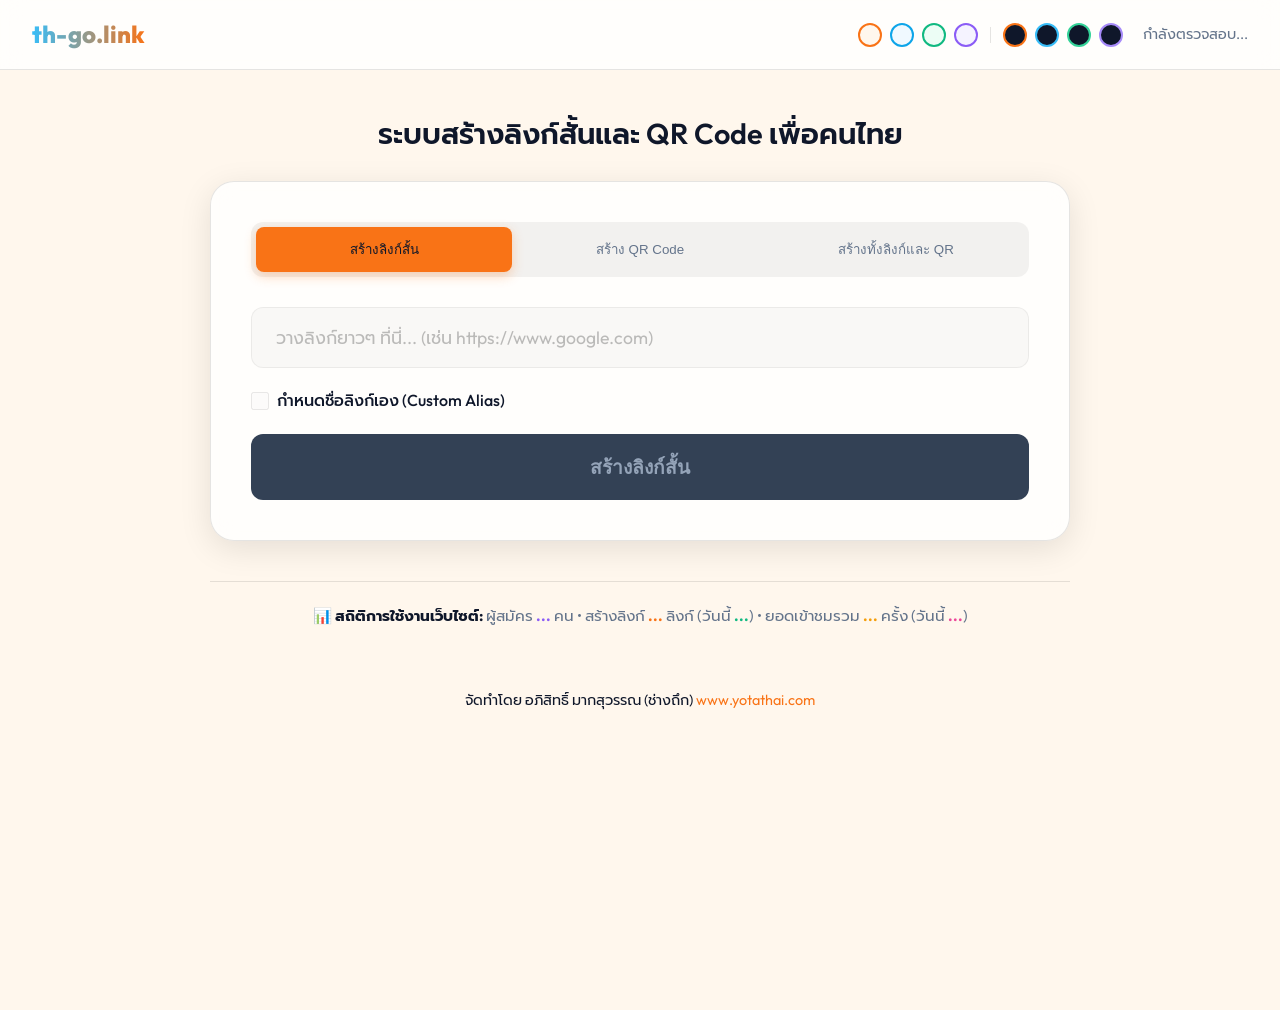
==== commit 047fe062: "Remove test Yotathai text from footer" ====
--- a/index.html
+++ b/index.html
@@ -314,9 +314,6 @@
     <!-- Footer -->
     <footer style="text-align: center; padding: 20px; color: var(--text-light); font-size: 0.9rem; margin-top: 20px;">
         จัดทำโดย อภิสิทธิ์ มากสุวรรณ (ช่างถึก) <a href="https://www.yotathai.com" target="_blank" style="color: var(--primary); text-decoration: none;">www.yotathai.com</a>
-        <div style="font-size: 5rem; font-weight: bold; color: var(--primary); margin-top: 30px; opacity: 0.8; letter-spacing: 2px;">
-            Yotathai
-        </div>
     </footer>
 
     <!-- Scripts -->
